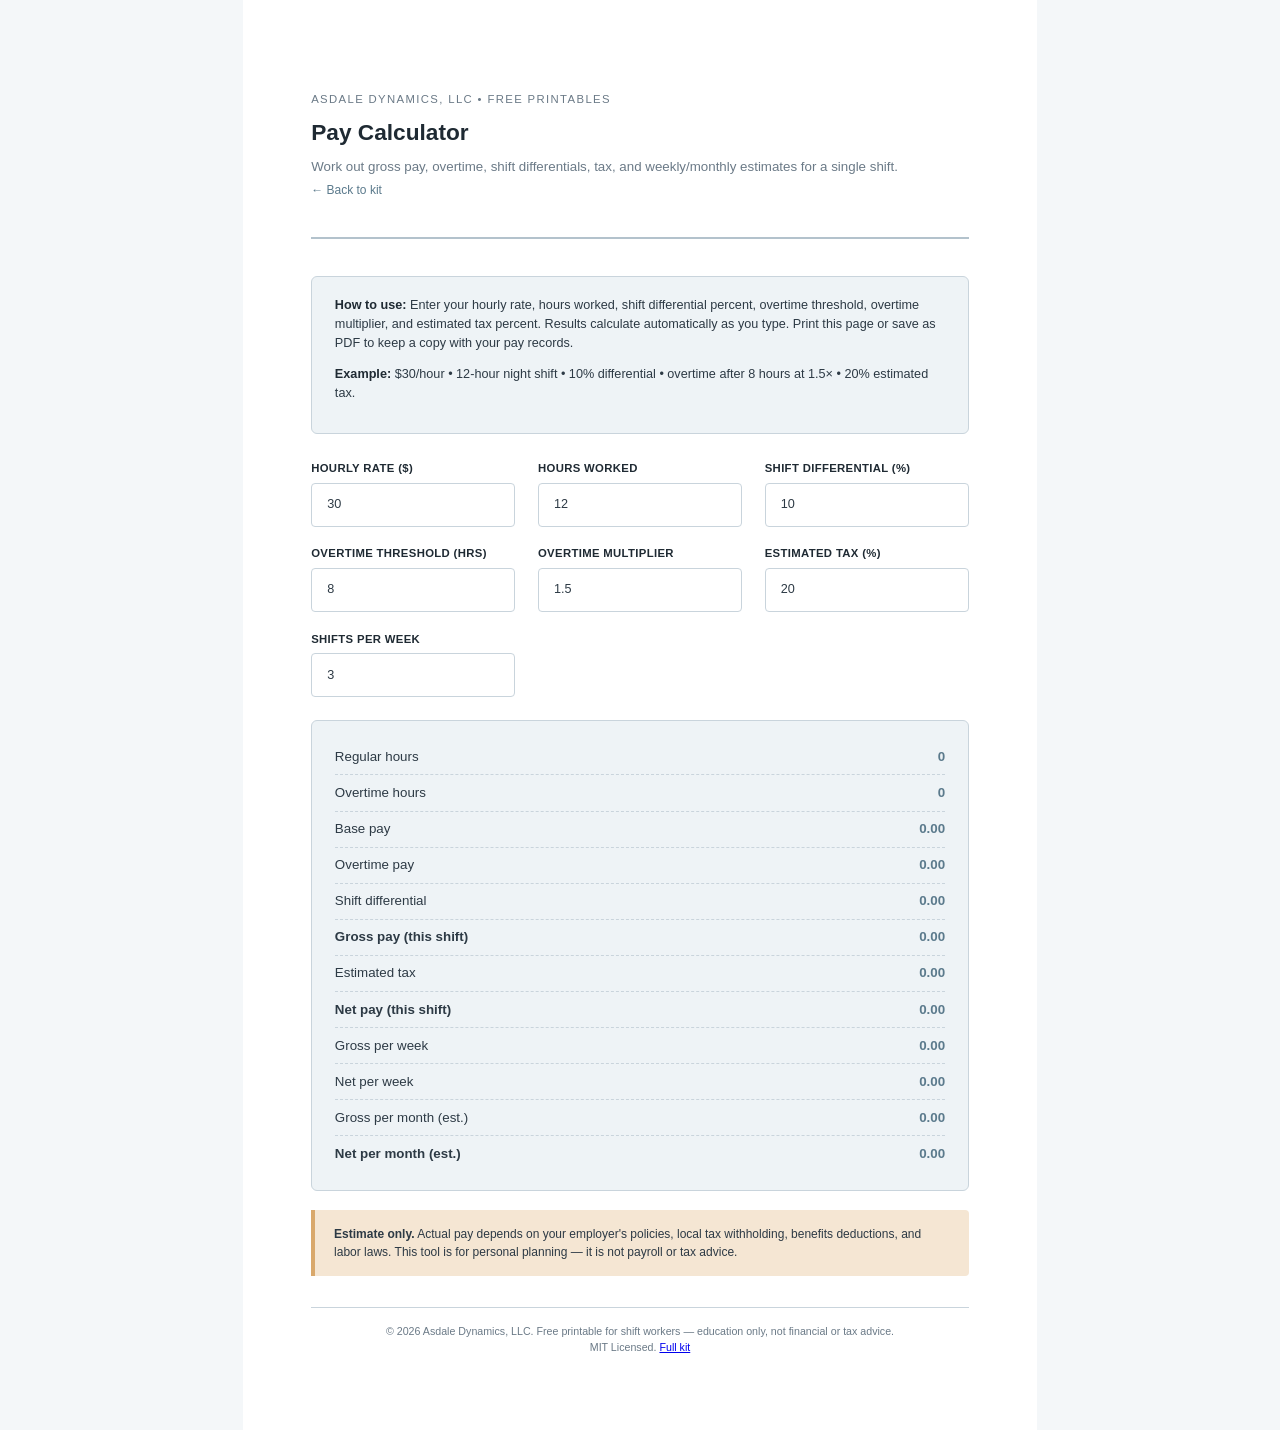
==== printables/pay-calculator.html @ 3fd3c7a4 "Add free shift worker printables kit Static HTML site with print-ready shift log, sleep tracker, shi" ====
<!DOCTYPE html>
<html lang="en">
<head>
<meta charset="utf-8">
<meta name="viewport" content="width=device-width, initial-scale=1">
<title>Pay Calculator — Shift Worker Printables Kit</title>
<meta name="description" content="Printable pay calculator for shift workers: gross pay, overtime, differentials, tax, weekly and monthly estimates. By Asdale Dynamics, LLC.">
<link rel="stylesheet" href="../css/style.css">
<script src="../js/pay-calculator.js"></script>
</head>
<body>
<div class="print-page">
  <header class="print-header">
    <p class="kit">Asdale Dynamics, LLC &bull; Free printables</p>
    <h1>Pay Calculator</h1>
    <p class="sub">Work out gross pay, overtime, shift differentials, tax, and weekly/monthly estimates for a single shift.</p>
    <a class="back-link no-print" href="../index.html">&#8592; Back to kit</a>
  </header>

  <div class="instructions">
    <p><strong>How to use:</strong> Enter your hourly rate, hours worked, shift differential percent, overtime threshold, overtime multiplier, and estimated tax percent. Results calculate automatically as you type. Print this page or save as PDF to keep a copy with your pay records.</p>
    <p><strong>Example:</strong> $30/hour &bull; 12-hour night shift &bull; 10% differential &bull; overtime after 8 hours at 1.5&times; &bull; 20% estimated tax.</p>
    <p class="no-print"><strong>Privacy:</strong> This calculator runs entirely in your browser. Nothing is saved or sent anywhere.</p>
  </div>

  <div class="form-grid">
    <div class="field">
      <label>Hourly rate ($)</label>
      <input id="rate" type="number" step="0.01" min="0" value="30">
    </div>
    <div class="field">
      <label>Hours worked</label>
      <input id="hours" type="number" step="0.25" min="0" value="12">
    </div>
    <div class="field">
      <label>Shift differential (%)</label>
      <input id="diff" type="number" step="0.1" min="0" max="100" value="10">
    </div>
    <div class="field">
      <label>Overtime threshold (hrs)</label>
      <input id="ot-threshold" type="number" step="0.5" min="0" value="8">
    </div>
    <div class="field">
      <label>Overtime multiplier</label>
      <input id="ot-multiplier" type="number" step="0.25" min="0" value="1.5">
    </div>
    <div class="field">
      <label>Estimated tax (%)</label>
      <input id="tax" type="number" step="0.1" min="0" max="100" value="20">
    </div>
    <div class="field">
      <label>Shifts per week</label>
      <input id="shifts" type="number" step="1" min="0" value="3">
    </div>
  </div>

  <div class="result-card">
    <div class="result-row"><span>Regular hours</span><span class="val" id="out-regular-hours">0</span></div>
    <div class="result-row"><span>Overtime hours</span><span class="val" id="out-ot-hours">0</span></div>
    <div class="result-row"><span>Base pay</span><span class="val" id="out-base-pay">0.00</span></div>
    <div class="result-row"><span>Overtime pay</span><span class="val" id="out-ot-pay">0.00</span></div>
    <div class="result-row"><span>Shift differential</span><span class="val" id="out-differential">0.00</span></div>
    <div class="result-row"><b>Gross pay (this shift)</b><span class="val" id="out-gross">0.00</span></div>
    <div class="result-row"><span>Estimated tax</span><span class="val" id="out-tax">0.00</span></div>
    <div class="result-row"><b>Net pay (this shift)</b><span class="val" id="out-net">0.00</span></div>
    <div class="result-row"><span>Gross per week</span><span class="val" id="out-weekly-gross">0.00</span></div>
    <div class="result-row"><span>Net per week</span><span class="val" id="out-weekly-net">0.00</span></div>
    <div class="result-row"><span>Gross per month (est.)</span><span class="val" id="out-monthly-gross">0.00</span></div>
    <div class="result-row"><b>Net per month (est.)</b><span class="val" id="out-monthly-net">0.00</span></div>
  </div>

  <div class="flag">
    <strong>Estimate only.</strong> Actual pay depends on your employer's policies, local tax withholding, benefits deductions, and labor laws. This tool is for personal planning — it is not payroll or tax advice.
  </div>

  <footer class="credit">
    &copy; 2026 Asdale Dynamics, LLC. Free printable for shift workers — education only, not financial or tax advice.<br>
    MIT Licensed. <a href="../index.html">Full kit</a>
  </footer>
</div>
</body>
</html>
---- css/style.css ----
/*
 * Shift Worker Printables Kit — shared styles
 * Asdale Dynamics, LLC
 * Low-energy design: soft palette, generous whitespace, print-ready.
 */

/* ---- Design tokens ---- */
:root {
  --bg: #f4f7f9;
  --surface: #ffffff;
  --text: #2d3a45;
  --muted: #6b7a87;
  --accent: #5b7a8c;
  --accent-hover: #476373;
  --border: #c9d4dc;
  --border-strong: #b3c2cc;
  --ink: #1f2a33;
  --row-zebra: #eef3f6;
  --flag: #f5e6d3;
  --max-width: 210mm; /* A4 width */
}

* { box-sizing: border-box; }

html {
  line-height: 1.5;
  -webkit-font-smoothing: antialiased;
}

body {
  margin: 0;
  padding: 0;
  background: var(--bg);
  color: var(--text);
  font-family: -apple-system, BlinkMacSystemFont, "Segoe UI", Roboto, "Helvetica Neue", Arial, sans-serif;
  font-size: 12pt;
}

/* ---- Page shell ---- */
.print-page {
  max-width: var(--max-width);
  margin: 0 auto;
  padding: 24mm 18mm 20mm;
  background: var(--surface);
  min-height: 279mm; /* A4 height */
}

.print-header {
  margin-bottom: 10mm;
  border-bottom: 2px solid var(--border-strong);
  padding-bottom: 6mm;
}

.print-header .kit {
  font-size: 8.5pt;
  letter-spacing: 0.12em;
  text-transform: uppercase;
  color: var(--muted);
  margin: 0 0 2mm;
}

.print-header h1 {
  font-size: 17pt;
  margin: 0 0 2mm;
  color: var(--ink);
  font-weight: 600;
}

.print-header p.sub {
  margin: 0;
  color: var(--muted);
  font-size: 10pt;
}

.instructions {
  background: var(--row-zebra);
  border: 1px solid var(--border);
  border-radius: 6px;
  padding: 5mm 6mm;
  margin-bottom: 7mm;
  font-size: 9.5pt;
  color: var(--text);
}

.instructions p { margin: 0 0 3mm; }
.instructions p:last-child { margin: 0; }
.instructions strong { color: var(--ink); }

/* ---- Tables ---- */
table {
  width: 100%;
  border-collapse: collapse;
  margin-bottom: 6mm;
  font-size: 9.5pt;
}

th, td {
  border: 1px solid var(--border);
  padding: 3.5mm 4mm;
  text-align: left;
  vertical-align: top;
}

th {
  background: var(--row-zebra);
  color: var(--ink);
  font-weight: 600;
  font-size: 8.5pt;
  letter-spacing: 0.02em;
  text-transform: uppercase;
}

tr:nth-child(even) td { background: #f7fafb; }

.blank-row td { height: 7mm; }

.total-row {
  font-weight: 700;
  background: #e3ecf0 !important;
  color: var(--ink);
}

/* ---- Forms ---- */
.form-grid {
  display: grid;
  grid-template-columns: repeat(auto-fit, minmax(150px, 1fr));
  gap: 5mm 6mm;
  margin-bottom: 6mm;
}

.field {
  display: flex;
  flex-direction: column;
  gap: 1.5mm;
}

.field label {
  font-size: 8.5pt;
  font-weight: 600;
  color: var(--ink);
  text-transform: uppercase;
  letter-spacing: 0.03em;
}

.field input,
.field select,
.field textarea {
  width: 100%;
  padding: 3mm 4mm;
  border: 1px solid var(--border);
  border-radius: 4px;
  background: var(--surface);
  color: var(--text);
  font: inherit;
  font-size: 9.5pt;
}

.field input:focus,
.field select:focus,
.field textarea:focus {
  outline: 2px solid var(--accent);
  border-color: var(--accent);
}

.result-card {
  background: var(--row-zebra);
  border: 1px solid var(--border);
  border-radius: 6px;
  padding: 5mm 6mm;
  margin-bottom: 5mm;
}

.result-row {
  display: flex;
  justify-content: space-between;
  padding: 2mm 0;
  font-size: 10pt;
  border-bottom: 1px dashed var(--border);
}

.result-row:last-child { border-bottom: none; }
.result-row strong { color: var(--ink); }
.result-row .val { font-variant-numeric: tabular-nums; color: var(--accent); font-weight: 700; }

.flag {
  background: var(--flag);
  border-left: 4px solid #d9a86b;
  padding: 4mm 5mm;
  margin: 4mm 0;
  font-size: 9pt;
  border-radius: 0 4px 4px 0;
}

.signature-line {
  display: inline-block;
  width: 55mm;
  border-bottom: 1px solid var(--ink);
  padding-bottom: 1.5mm;
  margin-right: 6mm;
}

/* ---- Buttons (screen only) ---- */
.no-print, .no-print * { display: none; }

button {
  background: var(--accent);
  color: #fff;
  border: none;
  border-radius: 4px;
  padding: 3.5mm 7mm;
  font: inherit;
  font-weight: 600;
  font-size: 9.5pt;
  cursor: pointer;
}

button:hover { background: var(--accent-hover); }

.back-link {
  display: inline-block;
  margin-bottom: 4mm;
  font-size: 9pt;
  color: var(--accent);
  text-decoration: none;
}

.back-link:hover { text-decoration: underline; }

.credit {
  margin-top: 8mm;
  padding-top: 4mm;
  border-top: 1px solid var(--border);
  font-size: 8pt;
  color: var(--muted);
  text-align: center;
}

/* ---- Print ---- */
@media print {
  html { background: #fff; }
  body { background: #fff !important; color: #000 !important; }
  .print-page {
    max-width: none;
    width: 100%;
    margin: 0;
    padding: 14mm 14mm 16mm;
    min-height: auto;
    box-shadow: none;
    background: #fff;
  }
  .no-print { display: none !important; }
  .print-header { border-bottom-color: #000; }
  .print-header .kit { color: #333; }
  .print-header h1 { color: #000; }
  .instructions { background: #f2f2f2; border-color: #999; }
  th { background: #e6e6e6; color: #000; }
  td { border-color: #999; }
  .blank-row td { height: 8mm; }
  .total-row { background: #d9e2e8 !important; color: #000; }
  .result-card { background: #f2f2f2; border-color: #999; }
  .result-row .val { color: #000; }
  .flag { background: #e8e0d4; border-left-color: #000; }
  a { color: #000; text-decoration: none; }
  .credit { color: #333; }
  .page-break { page-break-before: always; }
  tr { page-break-inside: avoid; }
  .printable { page-break-inside: avoid; }
}

@page { size: A4; margin: 14mm; }
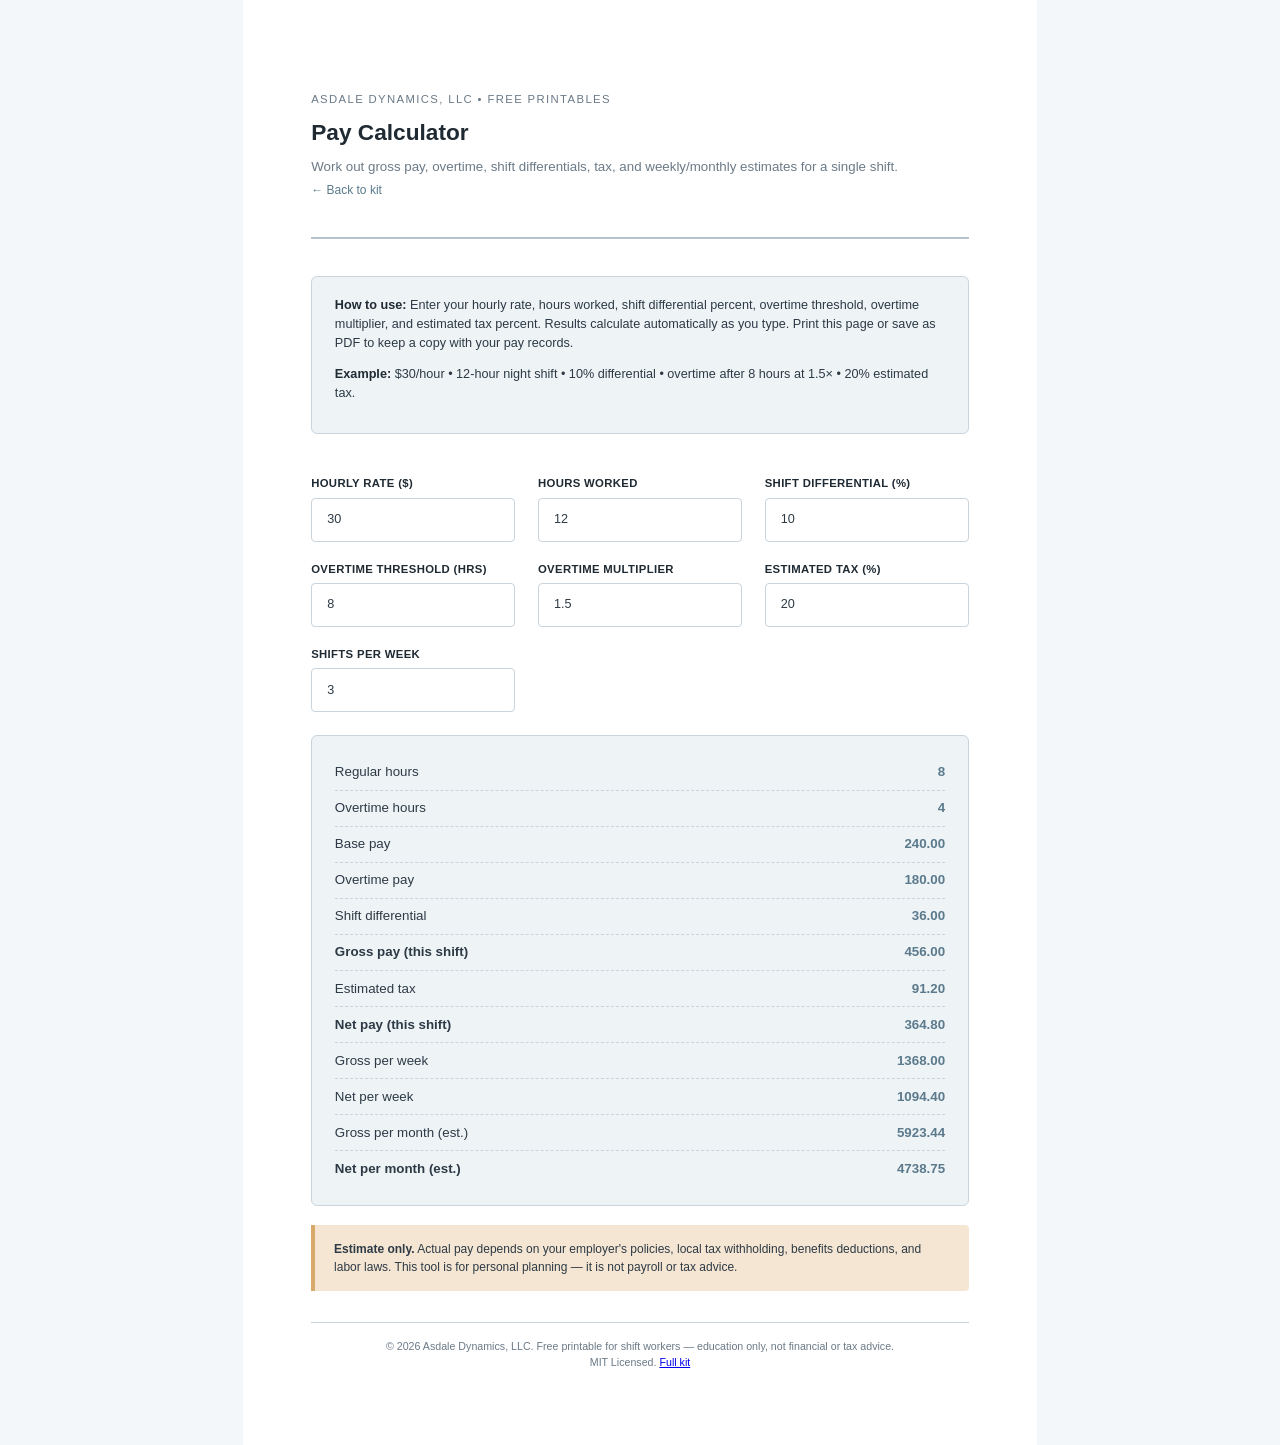
==== commit 24a785d1: "Fix pay calculator form and add tests, improve README - Wrap pay calculator inputs in form#pay-form " ====
--- a/printables/pay-calculator.html
+++ b/printables/pay-calculator.html
@@ -23,36 +23,40 @@
     <p class="no-print"><strong>Privacy:</strong> This calculator runs entirely in your browser. Nothing is saved or sent anywhere.</p>
   </div>
 
-  <div class="form-grid">
+  <form class="no-print" style="display:flex; gap:4mm; margin-bottom:4mm;">
+    <button type="button" onclick="window.print()">Print / Save as PDF</button>
+  </form>
+
+  <form id="pay-form" class="form-grid">
     <div class="field">
       <label>Hourly rate ($)</label>
-      <input id="rate" type="number" step="0.01" min="0" value="30">
+      <input id="rate" name="rate" type="number" step="0.01" min="0" value="30">
     </div>
     <div class="field">
       <label>Hours worked</label>
-      <input id="hours" type="number" step="0.25" min="0" value="12">
+      <input id="hours" name="hours" type="number" step="0.25" min="0" value="12">
     </div>
     <div class="field">
       <label>Shift differential (%)</label>
-      <input id="diff" type="number" step="0.1" min="0" max="100" value="10">
+      <input id="diff" name="diff" type="number" step="0.1" min="0" max="100" value="10">
     </div>
     <div class="field">
       <label>Overtime threshold (hrs)</label>
-      <input id="ot-threshold" type="number" step="0.5" min="0" value="8">
+      <input id="ot-threshold" name="ot-threshold" type="number" step="0.5" min="0" value="8">
     </div>
     <div class="field">
       <label>Overtime multiplier</label>
-      <input id="ot-multiplier" type="number" step="0.25" min="0" value="1.5">
+      <input id="ot-multiplier" name="ot-multiplier" type="number" step="0.25" min="0" value="1.5">
     </div>
     <div class="field">
       <label>Estimated tax (%)</label>
-      <input id="tax" type="number" step="0.1" min="0" max="100" value="20">
+      <input id="tax" name="tax" type="number" step="0.1" min="0" max="100" value="20">
     </div>
     <div class="field">
       <label>Shifts per week</label>
-      <input id="shifts" type="number" step="1" min="0" value="3">
+      <input id="shifts" name="shifts" type="number" step="1" min="0" value="3">
     </div>
-  </div>
+  </form>
 
   <div class="result-card">
     <div class="result-row"><span>Regular hours</span><span class="val" id="out-regular-hours">0</span></div>
